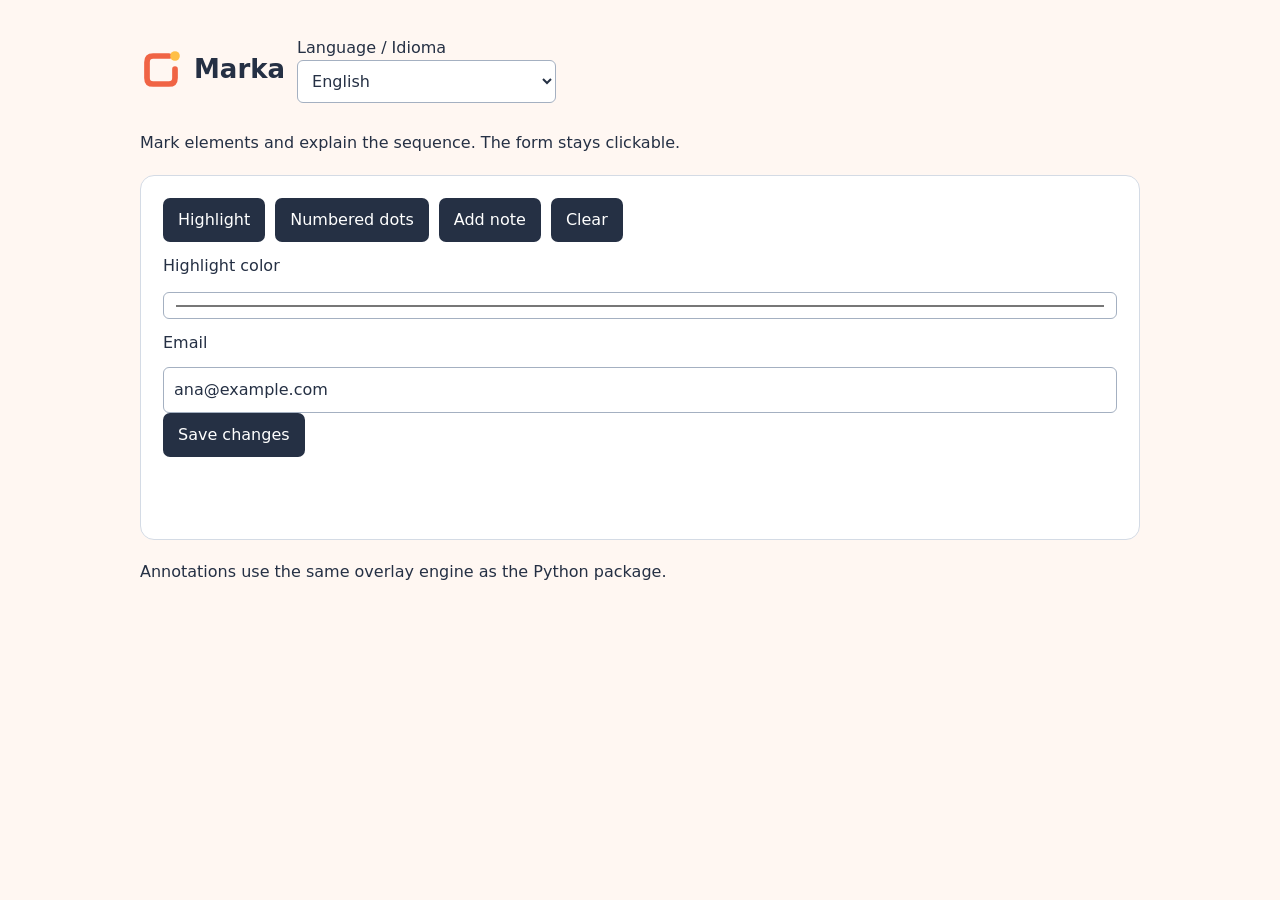
==== docs/assets/demo/index.html @ b2c71c2e "Implement marka library with bilingual docs and live examples" ====
<!doctype html><html lang="en"><meta charset="utf-8"><meta name="viewport" content="width=device-width, initial-scale=1"><title>Marka — live example</title><link rel="stylesheet" href="demo.css"><main><header><img src="../logo.svg" alt=""><h1>Marka</h1><label>Language / Idioma <select id="language"><option value="en">English</option><option value="es">Español</option></select></label></header><p id="intro"></p><section class="panel"><div class="controls"><button id="highlight" type="button"></button><button id="dots" type="button"></button><button id="note" type="button"></button><button id="clear" type="button"></button></div><label id="color-label" for="color"></label><input id="color" type="color" value="#F06445"><label id="profile-label" for="email"></label><input id="email" value="ana@example.com"><button id="save" type="button"></button><p id="notice" role="status"></p></section><p id="help"></p><script src="overlay.js"></script><script src="demo.js"></script></main></html>
---- docs/assets/demo/demo.css ----
*{box-sizing:border-box}body{font:16px/1.5 system-ui,sans-serif;background:#fff7f2;color:#253044;margin:0;padding:24px}header{display:flex;gap:12px;align-items:center;flex-wrap:wrap}header img{width:42px;height:42px}h1{margin:0;font-size:26px}h2{font-size:19px}main{max-width:1000px;margin:auto}.panel{margin:20px 0;padding:22px;border:1px solid #d4dbe5;border-radius:14px;background:white}.controls{display:flex;gap:10px;flex-wrap:wrap}button,input,select,textarea{font:inherit}button{background:#253044;color:white;border:0;border-radius:7px;padding:10px 15px;cursor:pointer}button:hover{background:#F06445}button:focus-visible,input:focus-visible,textarea:focus-visible{outline:3px solid #FFBF47;outline-offset:3px}label{display:block;margin:12px 0}input,textarea,select{padding:10px;border:1px solid #a4b0c1;border-radius:6px;max-width:100%;width:100%;background:white;color:#253044}textarea{height:160px;font:14px/1.5 monospace}pre{white-space:pre-wrap;overflow-wrap:anywhere;background:#f2f5fa;padding:16px;border-radius:8px}.columns{display:grid;grid-template-columns:1fr 1fr;gap:20px}.error{color:#a32929}#notice{min-height:28px}@media(max-width:600px){body{padding:12px}.columns{grid-template-columns:1fr}.panel{padding:16px}}
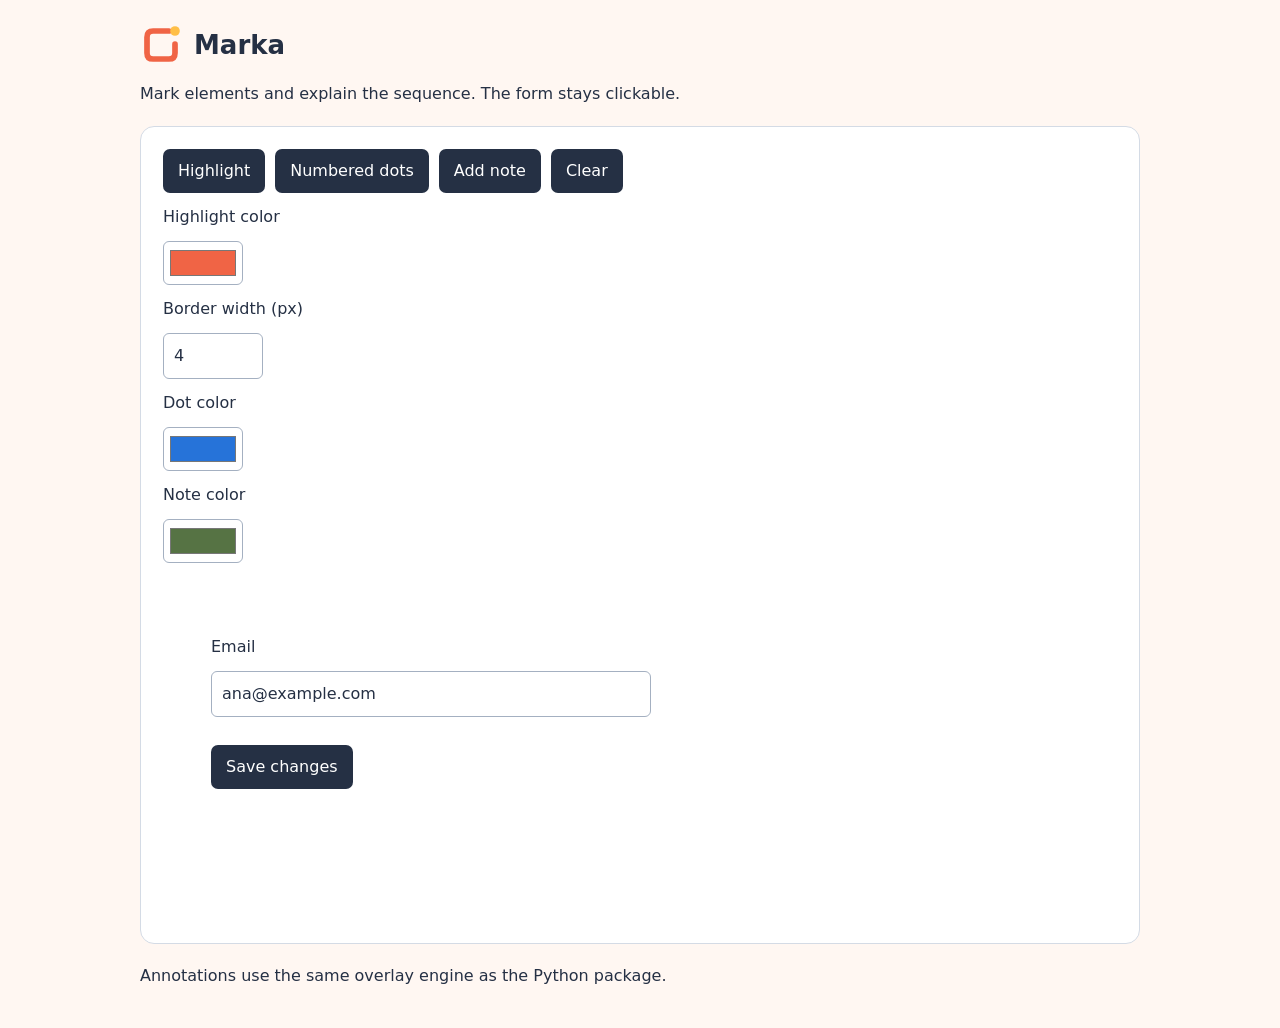
==== commit fd6cf798: "docs: align bilingual navigation and visual examples" ====
--- a/docs/assets/demo/index.html
+++ b/docs/assets/demo/index.html
@@ -1 +1 @@
-<!doctype html><html lang="en"><meta charset="utf-8"><meta name="viewport" content="width=device-width, initial-scale=1"><title>Marka — live example</title><link rel="stylesheet" href="demo.css"><main><header><img src="../logo.svg" alt=""><h1>Marka</h1><label>Language / Idioma <select id="language"><option value="en">English</option><option value="es">Español</option></select></label></header><p id="intro"></p><section class="panel"><div class="controls"><button id="highlight" type="button"></button><button id="dots" type="button"></button><button id="note" type="button"></button><button id="clear" type="button"></button></div><label id="color-label" for="color"></label><input id="color" type="color" value="#F06445"><label id="profile-label" for="email"></label><input id="email" value="ana@example.com"><button id="save" type="button"></button><p id="notice" role="status"></p></section><p id="help"></p><script src="overlay.js"></script><script src="demo.js"></script></main></html>+<!doctype html><html lang="en"><meta charset="utf-8"><meta name="viewport" content="width=device-width, initial-scale=1"><title>Marka — live example</title><link rel="stylesheet" href="demo.css"><main><header><img src="../logo.svg" alt=""><h1>Marka</h1></header><p id="intro"></p><section class="panel"><div class="controls"><button id="highlight" type="button"></button><button id="dots" type="button"></button><button id="note" type="button"></button><button id="clear" type="button"></button></div><label id="color-label" for="color"></label><input id="color" type="color" value="#F06445"><label id="width-label" for="width"></label><input id="width" type="number" min="1" max="12" value="4"><label id="dot-color-label" for="dot-color"></label><input id="dot-color" type="color" value="#2673D9"><label id="note-color-label" for="note-color"></label><input id="note-color" type="color" value="#567344"><div class="sample-form"><label id="profile-label" for="email"></label><input id="email" value="ana@example.com"><button id="save" type="button"></button><p id="notice" role="status"></p></div></section><p id="help"></p><script src="overlay.js"></script><script src="demo.js"></script></main></html>
--- a/docs/assets/demo/demo.css
+++ b/docs/assets/demo/demo.css
@@ -1 +1,2 @@
-*{box-sizing:border-box}body{font:16px/1.5 system-ui,sans-serif;background:#fff7f2;color:#253044;margin:0;padding:24px}header{display:flex;gap:12px;align-items:center;flex-wrap:wrap}header img{width:42px;height:42px}h1{margin:0;font-size:26px}h2{font-size:19px}main{max-width:1000px;margin:auto}.panel{margin:20px 0;padding:22px;border:1px solid #d4dbe5;border-radius:14px;background:white}.controls{display:flex;gap:10px;flex-wrap:wrap}button,input,select,textarea{font:inherit}button{background:#253044;color:white;border:0;border-radius:7px;padding:10px 15px;cursor:pointer}button:hover{background:#F06445}button:focus-visible,input:focus-visible,textarea:focus-visible{outline:3px solid #FFBF47;outline-offset:3px}label{display:block;margin:12px 0}input,textarea,select{padding:10px;border:1px solid #a4b0c1;border-radius:6px;max-width:100%;width:100%;background:white;color:#253044}textarea{height:160px;font:14px/1.5 monospace}pre{white-space:pre-wrap;overflow-wrap:anywhere;background:#f2f5fa;padding:16px;border-radius:8px}.columns{display:grid;grid-template-columns:1fr 1fr;gap:20px}.error{color:#a32929}#notice{min-height:28px}@media(max-width:600px){body{padding:12px}.columns{grid-template-columns:1fr}.panel{padding:16px}}+*{box-sizing:border-box}body{font:16px/1.5 system-ui,sans-serif;background:#fff7f2;color:#253044;margin:0;padding:24px}header{display:flex;gap:12px;align-items:center;flex-wrap:wrap}header img{width:42px;height:42px}h1{margin:0;font-size:26px}h2{font-size:19px}main{max-width:1000px;margin:auto}.panel{margin:20px 0;padding:22px;border:1px solid #d4dbe5;border-radius:14px;background:white}.controls{display:flex;gap:10px;flex-wrap:wrap}button,input,select,textarea{font:inherit}button{background:#253044;color:white;border:0;border-radius:7px;padding:10px 15px;cursor:pointer}button:hover{background:#F06445}button:focus-visible,input:focus-visible,textarea:focus-visible{outline:3px solid #FFBF47;outline-offset:3px}label{display:block;margin:12px 0}input,textarea,select{padding:10px;border:1px solid #a4b0c1;border-radius:6px;max-width:100%;width:100%;background:white;color:#253044}textarea{height:160px;font:14px/1.5 monospace}pre{white-space:pre-wrap;overflow-wrap:anywhere;background:#f2f5fa;padding:16px;border-radius:8px}.columns{display:grid;grid-template-columns:1fr 1fr;gap:20px}.error{color:#a32929}#notice{min-height:28px}@media(max-width:600px){body{padding:12px}.columns{grid-template-columns:1fr}.panel{padding:16px}}
+.sample-form{margin:32px 0 0;padding:28px 48px 60px;min-height:260px}input[type=color]{width:80px;height:44px;padding:4px}input[type=number]{width:100px}.sample-form #email{max-width:440px}.sample-form #save{display:block;margin:28px 0}@media(max-width:600px){.sample-form{padding:24px 26px 70px}}
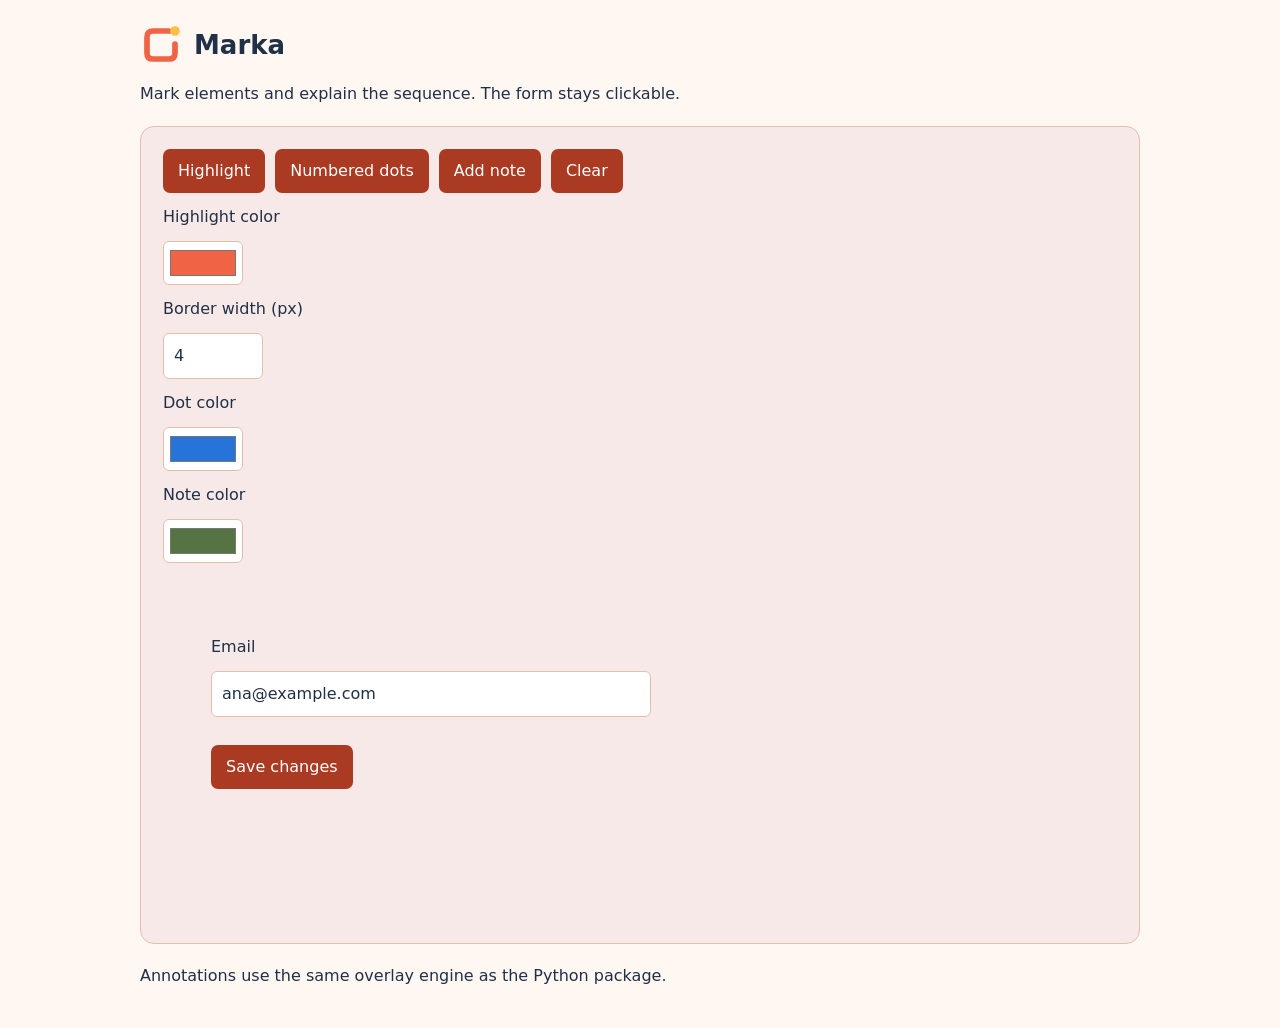
==== commit 1748ae8b: "Remove misleading controls and emphasize documentation examples" ====
--- a/docs/assets/demo/index.html
+++ b/docs/assets/demo/index.html
@@ -1 +1 @@
-<!doctype html><html lang="en"><meta charset="utf-8"><meta name="viewport" content="width=device-width, initial-scale=1"><title>Marka — live example</title><link rel="stylesheet" href="demo.css"><main><header><img src="../logo.svg" alt=""><h1>Marka</h1></header><p id="intro"></p><section class="panel"><div class="controls"><button id="highlight" type="button"></button><button id="dots" type="button"></button><button id="note" type="button"></button><button id="clear" type="button"></button></div><label id="color-label" for="color"></label><input id="color" type="color" value="#F06445"><label id="width-label" for="width"></label><input id="width" type="number" min="1" max="12" value="4"><label id="dot-color-label" for="dot-color"></label><input id="dot-color" type="color" value="#2673D9"><label id="note-color-label" for="note-color"></label><input id="note-color" type="color" value="#567344"><div class="sample-form"><label id="profile-label" for="email"></label><input id="email" value="ana@example.com"><button id="save" type="button"></button><p id="notice" role="status"></p></div></section><p id="help"></p><script src="overlay.js"></script><script src="demo.js"></script></main></html>+<!doctype html><html lang="en"><meta charset="utf-8"><meta name="viewport" content="width=device-width, initial-scale=1"><title>Marka — live example</title><link rel="stylesheet" href="demo.css"><main><header><img src="../logo.svg" alt=""><h1>Marka</h1></header><p id="intro"></p><section class="panel"><div class="controls"><button id="highlight" type="button"></button><button id="dots" type="button"></button><button id="note" type="button"></button><button id="clear" type="button"></button></div><label id="color-label" for="color"></label><input id="color" type="color" value="#F06445"><label id="width-label" for="width"></label><input id="width" type="number" min="1" max="12" value="4"><label id="dot-color-label" for="dot-color"></label><input id="dot-color" type="color" value="#2673D9"><label id="note-color-label" for="note-color"></label><input id="note-color" type="color" value="#567344"><div class="sample-form"><label id="profile-label" for="email"></label><input id="email" value="ana@example.com"><button id="save" type="button"></button><p id="notice" role="status"></p></div></section><p id="help"></p><script src="overlay.js"></script><script src="demo.js"></script><script src="demo-theme.js"></script></main></html>
--- a/docs/assets/demo/demo.css
+++ b/docs/assets/demo/demo.css
@@ -1,2 +1,23 @@
-*{box-sizing:border-box}body{font:16px/1.5 system-ui,sans-serif;background:#fff7f2;color:#253044;margin:0;padding:24px}header{display:flex;gap:12px;align-items:center;flex-wrap:wrap}header img{width:42px;height:42px}h1{margin:0;font-size:26px}h2{font-size:19px}main{max-width:1000px;margin:auto}.panel{margin:20px 0;padding:22px;border:1px solid #d4dbe5;border-radius:14px;background:white}.controls{display:flex;gap:10px;flex-wrap:wrap}button,input,select,textarea{font:inherit}button{background:#253044;color:white;border:0;border-radius:7px;padding:10px 15px;cursor:pointer}button:hover{background:#F06445}button:focus-visible,input:focus-visible,textarea:focus-visible{outline:3px solid #FFBF47;outline-offset:3px}label{display:block;margin:12px 0}input,textarea,select{padding:10px;border:1px solid #a4b0c1;border-radius:6px;max-width:100%;width:100%;background:white;color:#253044}textarea{height:160px;font:14px/1.5 monospace}pre{white-space:pre-wrap;overflow-wrap:anywhere;background:#f2f5fa;padding:16px;border-radius:8px}.columns{display:grid;grid-template-columns:1fr 1fr;gap:20px}.error{color:#a32929}#notice{min-height:28px}@media(max-width:600px){body{padding:12px}.columns{grid-template-columns:1fr}.panel{padding:16px}}
-.sample-form{margin:32px 0 0;padding:28px 48px 60px;min-height:260px}input[type=color]{width:80px;height:44px;padding:4px}input[type=number]{width:100px}.sample-form #email{max-width:440px}.sample-form #save{display:block;margin:28px 0}@media(max-width:600px){.sample-form{padding:24px 26px 70px}}
+* { box-sizing: border-box; }
+:root { --demo-bg: #fff7f2; --demo-fg: #203047; --demo-surface: #fff; --demo-border: #e3bfae; --demo-primary: #aa3a22; --demo-accent: #aa3a22; --demo-code: #f8e9df; }
+:root[data-theme="dark"] { --demo-bg: #101827; --demo-fg: #edf3ff; --demo-surface: #182337; --demo-border: #35445d; --demo-accent: #FFBF47; --demo-code: #1c2940; color-scheme: dark; }
+body { font: 16px/1.5 system-ui,sans-serif; background: var(--demo-bg); color: var(--demo-fg); margin: 0; padding: 24px; }
+header { display: flex; gap: 12px; align-items: center; flex-wrap: wrap; }
+header img { width: 42px; height: 42px; } h1 { margin: 0; font-size: 26px; } h2 { font-size: 19px; }
+main { max-width: 1000px; margin: auto; }
+.panel { margin: 20px 0; padding: 22px; border: 1px solid var(--demo-border); border-radius: 14px; background: color-mix(in srgb, var(--demo-primary) 11%, var(--demo-surface)); }
+.controls { display: flex; gap: 10px; flex-wrap: wrap; }
+button,input,textarea { font: inherit; }
+button { background: var(--demo-primary); color: white; border: 0; border-radius: 7px; padding: 10px 15px; cursor: pointer; }
+button:hover { filter: brightness(1.15); }
+button:focus-visible,input:focus-visible,textarea:focus-visible { outline: 3px solid var(--demo-accent); outline-offset: 3px; }
+label { display: block; margin: 12px 0; }
+input,textarea { padding: 10px; border: 1px solid var(--demo-border); border-radius: 6px; max-width: 100%; width: 100%; background: var(--demo-surface); color: var(--demo-fg); }
+textarea { height: 160px; font: 14px/1.5 monospace; }
+pre { white-space: pre-wrap; overflow-wrap: anywhere; background: var(--demo-code); padding: 16px; border-radius: 8px; }
+.columns { display: grid; grid-template-columns: 1fr 1fr; gap: 20px; }
+.error { color: #c92e46; } #notice { min-height: 28px; }
+.sample-form { margin: 32px 0 0; padding: 28px 48px 60px; min-height: 260px; }
+input[type=color] { width: 80px; height: 44px; padding: 4px; } input[type=number] { width: 100px; }
+.sample-form #email { max-width: 440px; } .sample-form #save { display: block; margin: 28px 0; }
+@media(max-width:600px) { body { padding: 12px; } .columns { grid-template-columns: 1fr; } .panel { padding: 16px; } .sample-form { padding: 24px 26px 70px; } }
